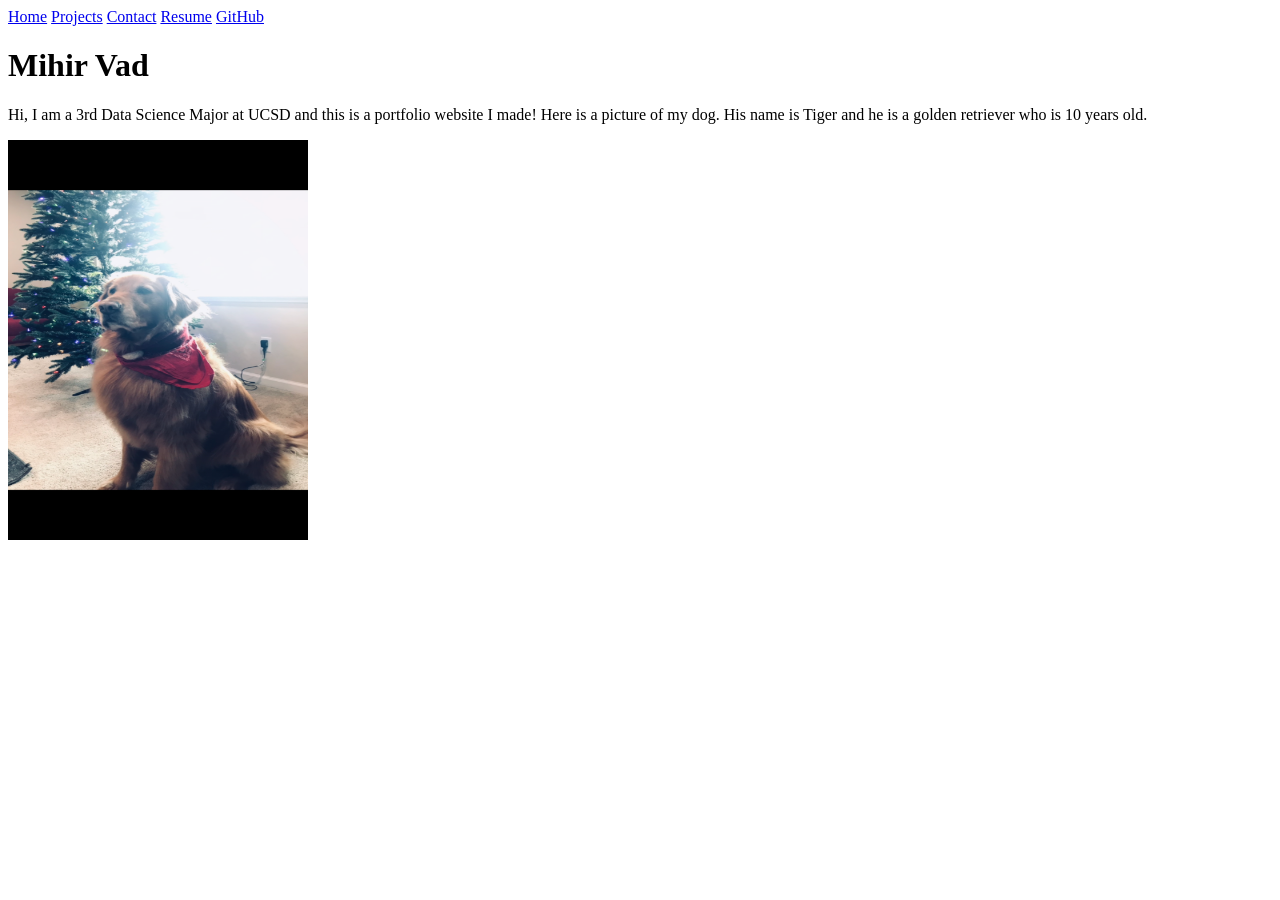
==== index.html @ 57a35dc2 "Update index.html" ====
<!DOCTYPE html>
<html lang="en">
<head>
    <meta charset="UTF-8">
    <meta name="viewport" content="width=device-width, initial-scale=1.0">
    <title>Mihir Vad: Personal site and portfolio</title>
    <link href="style.css"/>
</head>
<body>
    <nav>
        <a href="index.html" class="current">Home</a>
        <a href="projects/index.html">Projects</a>
        <a href="contact/index.html">Contact</a>
        <a href="resume/index.html">Resume</a>
        <a href="https://github.com/mihirnvad" target="_blank">GitHub</a>
    </nav>
    <h1> Mihir Vad</h1>
    <p> Hi, I am a 3rd Data Science Major at UCSD and this is a portfolio website I made! 
        Here is a picture of my dog. His name is Tiger and he is a golden retriever who is 10 years old.</p>
    <img src = "images/tiger" alt = "My dog at Christmas" width = "300" height = "400"/>
    <br>



</body>
</html>
---- style.css ----
body {
  /* Set line height to 1.5 times the font size
	   and use the OS’s UI font as the website font
	 */
  font: 100%/1.5 system-ui;
  max-width: 100ch;
  margin-inline: auto;
  padding: 20px;
}
nav {
  display: flex;
  margin-bottom: 15px;
  border-bottom-width: 1px;
  border-bottom-style: solid;
  border-bottom-color: oklch(80% 3% 200); 
}
nav a {
  flex: 1;
  text-decoration: none;
  color: inherit;
  text-align: center;
  padding: 0.5rem;
}

nav a.current {
  border-bottom: 0.4em solid oklch(80% 3% 200);
  padding-bottom: 0.1em;
}
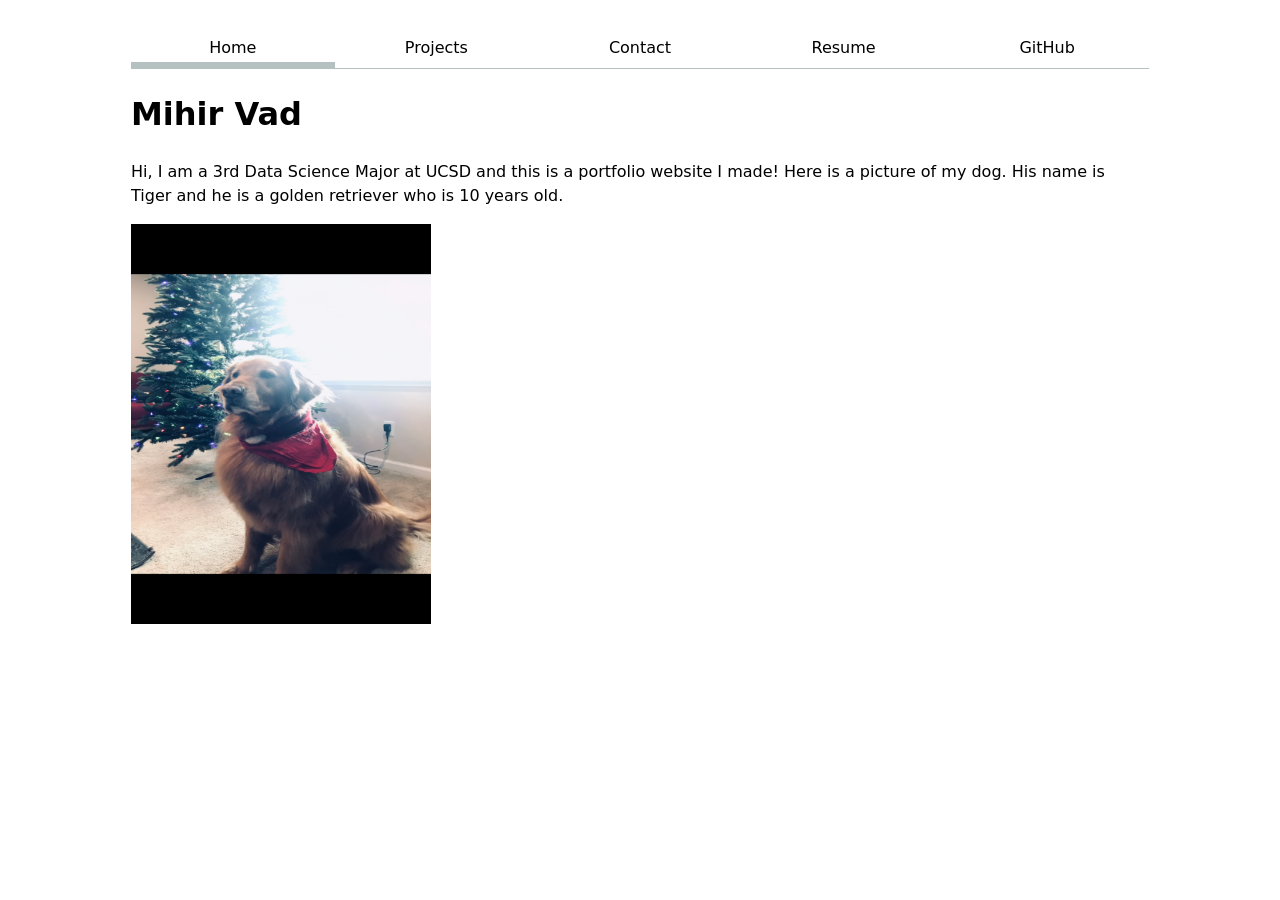
==== commit 0e38df7b: "Update index.html" ====
--- a/index.html
+++ b/index.html
@@ -4,7 +4,7 @@
     <meta charset="UTF-8">
     <meta name="viewport" content="width=device-width, initial-scale=1.0">
     <title>Mihir Vad: Personal site and portfolio</title>
-    <link href="style.css"/>
+    <link href="style.css" rel = "stylesheet"/>
 </head>
 <body>
     <nav>
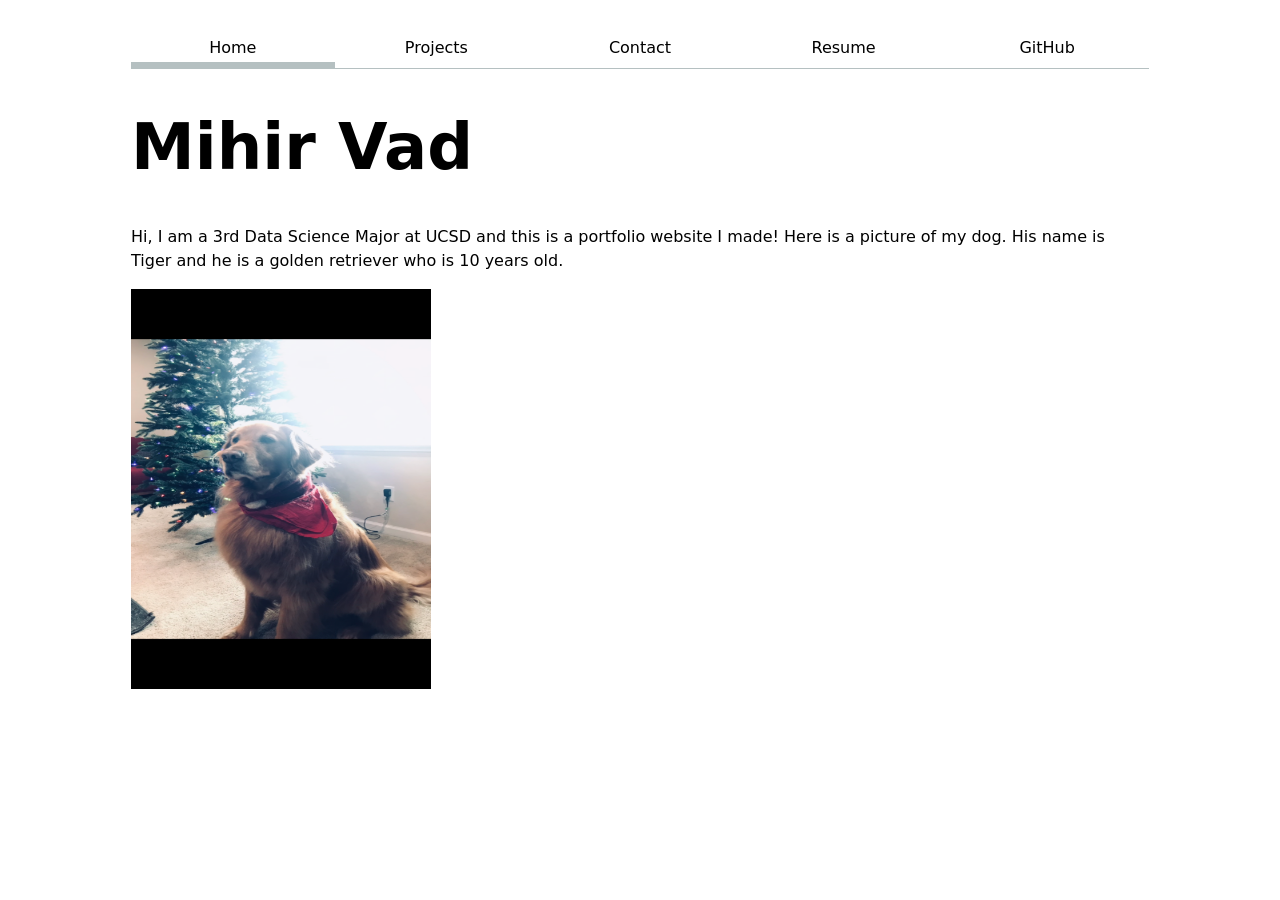
==== commit a60e2a64: "added global.js to html files" ====
--- a/index.html
+++ b/index.html
@@ -5,6 +5,7 @@
     <meta name="viewport" content="width=device-width, initial-scale=1.0">
     <title>Mihir Vad: Personal site and portfolio</title>
     <link href="style.css" rel = "stylesheet"/>
+    <script type="module" src="global.js"></script>
 </head>
 <body>
     <nav>
--- a/style.css
+++ b/style.css
@@ -19,10 +19,121 @@
   text-decoration: none;
   color: inherit;
   text-align: center;
-  padding: 0.5rem;
+  padding: 0.5em;
 }
 
 nav a.current {
   border-bottom: 0.4em solid oklch(80% 3% 200);
   padding-bottom: 0.1em;
+}
+
+form {
+  display: grid;
+  grid-template-columns: auto 1fr;
+  gap: 1em;
+  width: 100%;
+}
+
+label {
+  display: grid;
+  grid-template-columns: subgrid;
+  grid-column: 1/-1;
+  align-items: center;
+}
+
+input,
+textarea,
+button {
+  font: inherit;
+  padding: 1em;
+  box-sizing: border-box;
+}
+
+button {
+  grid-column: 1/-1;
+}
+
+.projects {
+  display: grid;
+  grid-template-columns: repeat(auto-fill, minmax(15em, 1fr));
+  gap: 1em;
+}
+
+.projects article {
+  display: grid;
+  grid-template-rows: subgrid;
+  grid-row: span 3;
+  gap: 0.5em;
+}
+
+.projects h2 {
+  margin: 0;
+}
+
+h1 {
+  font-size: 400%;
+}
+
+h1,
+h2,
+h3,
+h4,
+h5,
+h6 {
+  line-height: 1.1;
+  text-wrap: balance;
+}
+
+.resume-page {
+  max-width: 80ch;
+}
+
+.resume-page h1 {
+  margin-bottom: 0.25em;
+}
+
+.resume-page p {
+  margin: 0.25em 0;
+}
+
+.resume-page section {
+  margin-block: 2em;
+}
+
+.resume-page h2 {
+  font-size: 1.5rem;
+  border-bottom: 2px solid #ddd;
+  padding-bottom: 0.3em;
+  margin-bottom: 1em;
+}
+
+.resume-page article {
+  margin-bottom: 1.5em;
+}
+
+.resume-page article header {
+  display: flex;
+  justify-content: space-between;
+  align-items: baseline;
+  gap: 1em;
+  flex-wrap: wrap;
+}
+
+.resume-page h3 {
+  margin: 0;
+  font-size: 1.1rem;
+}
+
+.resume-page time {
+  color: #666;
+  font-size: 0.95rem;
+}
+
+.resume-page ul {
+  margin-top: 0.5em;
+  padding-left: 1.25em;
+}
+
+.resume-page li {
+  margin-bottom: 0.35em;
 }
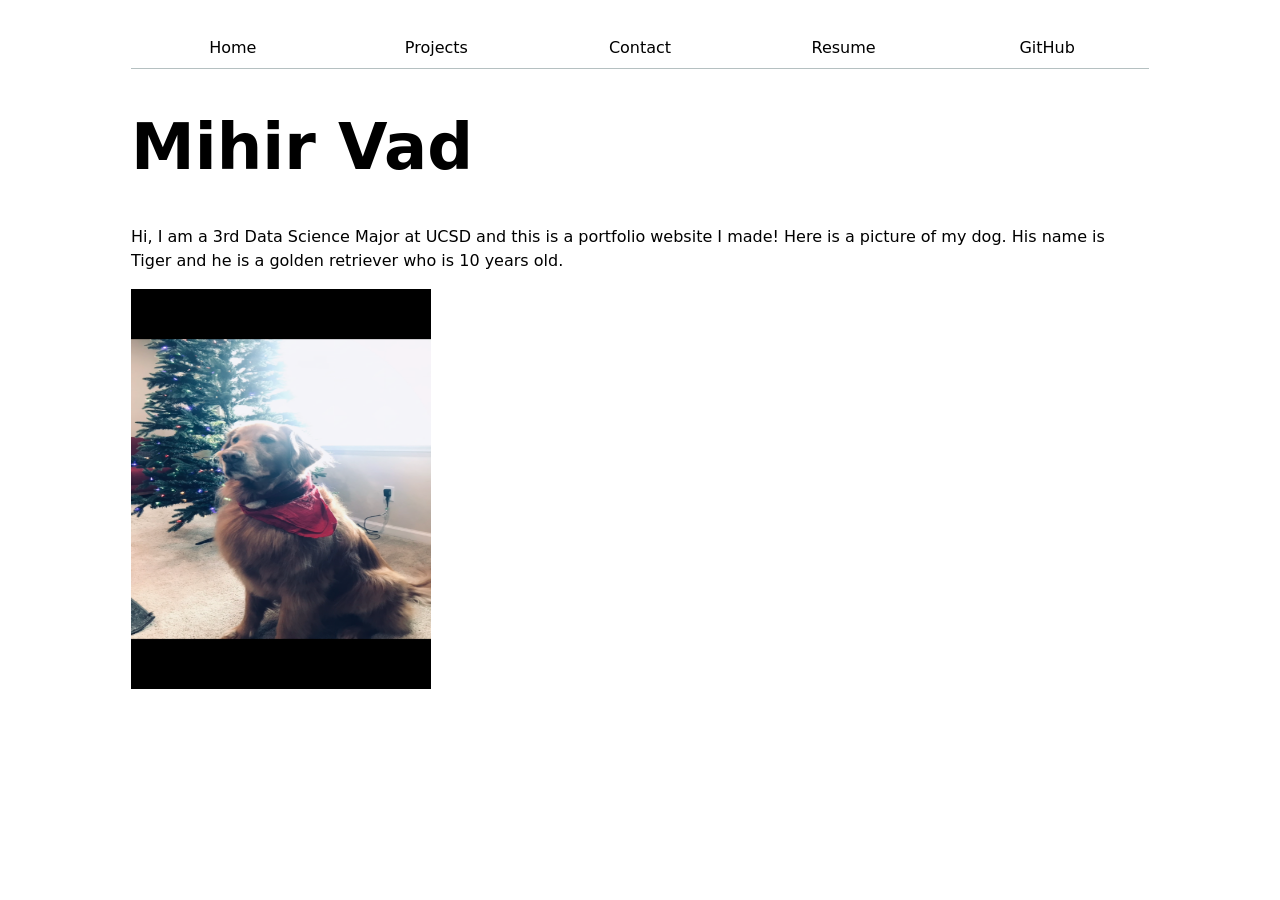
==== commit 26d25f16: "removed current" ====
--- a/index.html
+++ b/index.html
@@ -9,7 +9,7 @@
 </head>
 <body>
     <nav>
-        <a href="index.html" class="current">Home</a>
+        <a href="index.html">Home</a>
         <a href="projects/index.html">Projects</a>
         <a href="contact/index.html">Contact</a>
         <a href="resume/index.html">Resume</a>
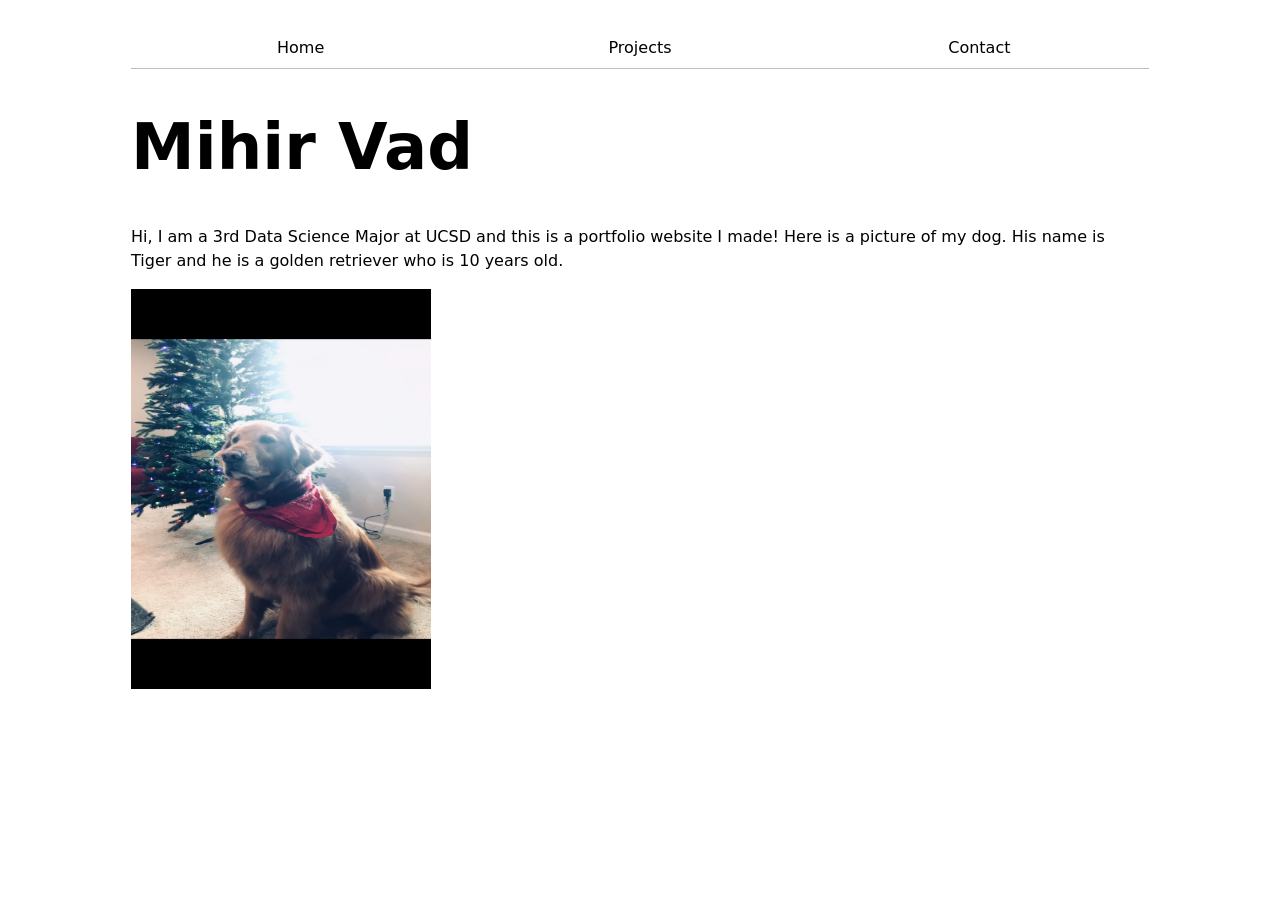
==== commit 650eb151: "delete navs" ====
--- a/index.html
+++ b/index.html
@@ -8,13 +8,6 @@
     <script type="module" src="global.js"></script>
 </head>
 <body>
-    <nav>
-        <a href="index.html">Home</a>
-        <a href="projects/index.html">Projects</a>
-        <a href="contact/index.html">Contact</a>
-        <a href="resume/index.html">Resume</a>
-        <a href="https://github.com/mihirnvad" target="_blank">GitHub</a>
-    </nav>
     <h1> Mihir Vad</h1>
     <p> Hi, I am a 3rd Data Science Major at UCSD and this is a portfolio website I made! 
         Here is a picture of my dog. His name is Tiger and he is a golden retriever who is 10 years old.</p>
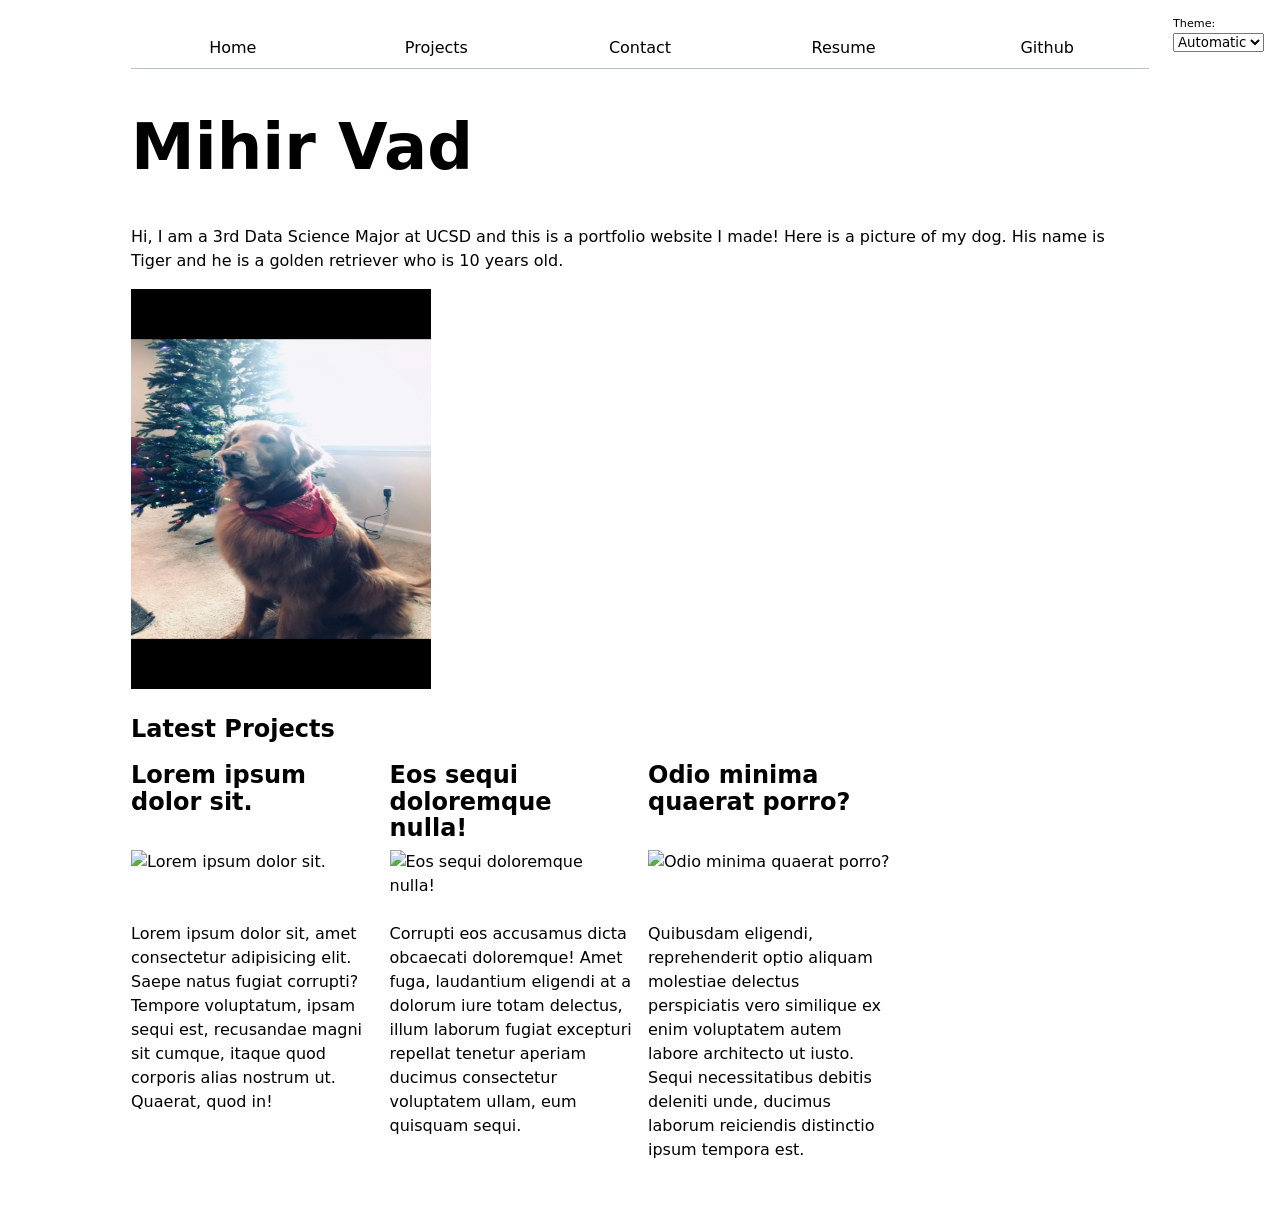
==== commit 0d6b3642: "bunch of updates" ====
--- a/index.html
+++ b/index.html
@@ -6,6 +6,7 @@
     <title>Mihir Vad: Personal site and portfolio</title>
     <link href="style.css" rel = "stylesheet"/>
     <script type="module" src="global.js"></script>
+    <script type="module" src="index.js"></script>
 </head>
 <body>
     <h1> Mihir Vad</h1>
@@ -13,8 +14,8 @@
         Here is a picture of my dog. His name is Tiger and he is a golden retriever who is 10 years old.</p>
     <img src = "images/tiger" alt = "My dog at Christmas" width = "300" height = "400"/>
     <br>
-
-
+  <h2>Latest Projects</h2>
+  <div class="projects"></div>
 
 </body>
 </html>
--- a/style.css
+++ b/style.css
@@ -10,9 +10,8 @@
 nav {
   display: flex;
   margin-bottom: 15px;
-  border-bottom-width: 1px;
-  border-bottom-style: solid;
-  border-bottom-color: oklch(80% 3% 200); 
+  border-bottom: 1px solid var(--border-color);
+  --border-color: oklch(50% 10% 200 / 40%);
 }
 nav a {
   flex: 1;
@@ -136,4 +135,27 @@
 
 .resume-page li {
   margin-bottom: 0.35em;
+}
+
+html {
+  color-scheme: light dark;
+}
+
+body {
+  background-color: canvas;
+  color: canvastext;
+}
+
+.color-scheme {
+  position: absolute;
+  top: 1rem;
+  right: 1rem;
+  font-size: 70%;
+}
+
+input,
+textarea,
+button,
+select {
+  font-family: inherit;
 }
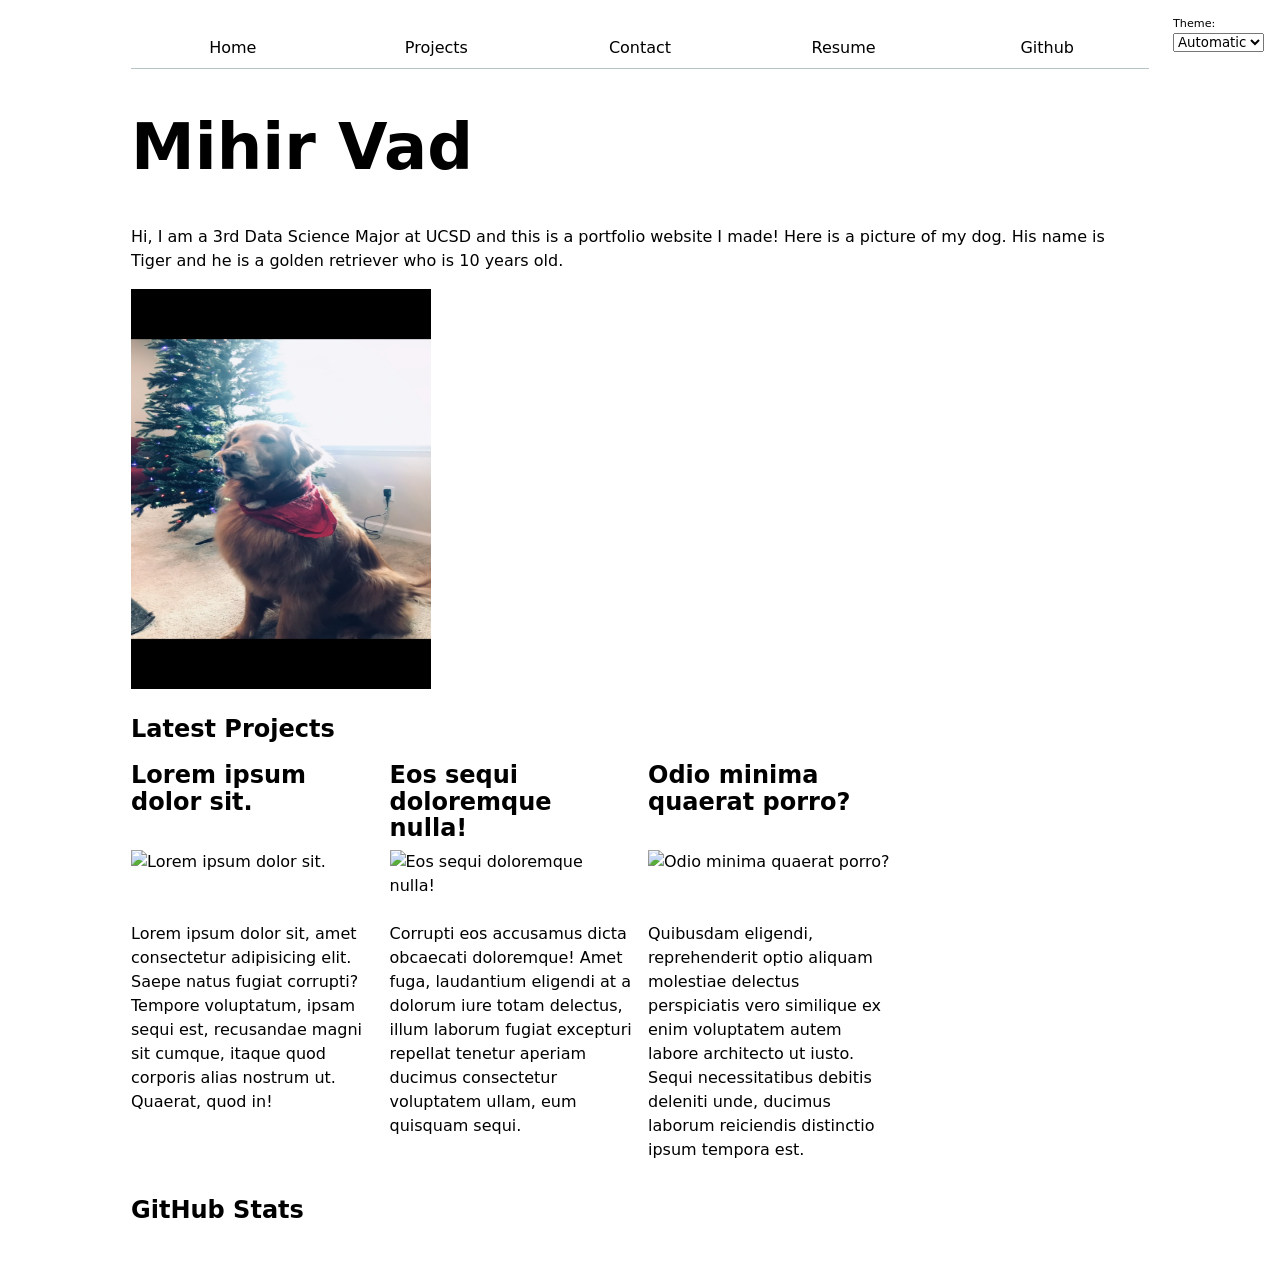
==== commit bd5271c6: "bunch of updates" ====
--- a/index.html
+++ b/index.html
@@ -6,7 +6,7 @@
     <title>Mihir Vad: Personal site and portfolio</title>
     <link href="style.css" rel = "stylesheet"/>
     <script type="module" src="global.js"></script>
-    <script type="module" src="index.js"></script>
+    <script src="index.js" type="module" defer></script>
 </head>
 <body>
     <h1> Mihir Vad</h1>
@@ -15,7 +15,14 @@
     <img src = "images/tiger" alt = "My dog at Christmas" width = "300" height = "400"/>
     <br>
   <h2>Latest Projects</h2>
-  <div class="projects"></div>
+  <div class="projects">
+
+  </div>
+
+  <h2>GitHub Stats</h2>
+  <div id="profile-stats">
+    
+  </div>
 
 </body>
 </html>
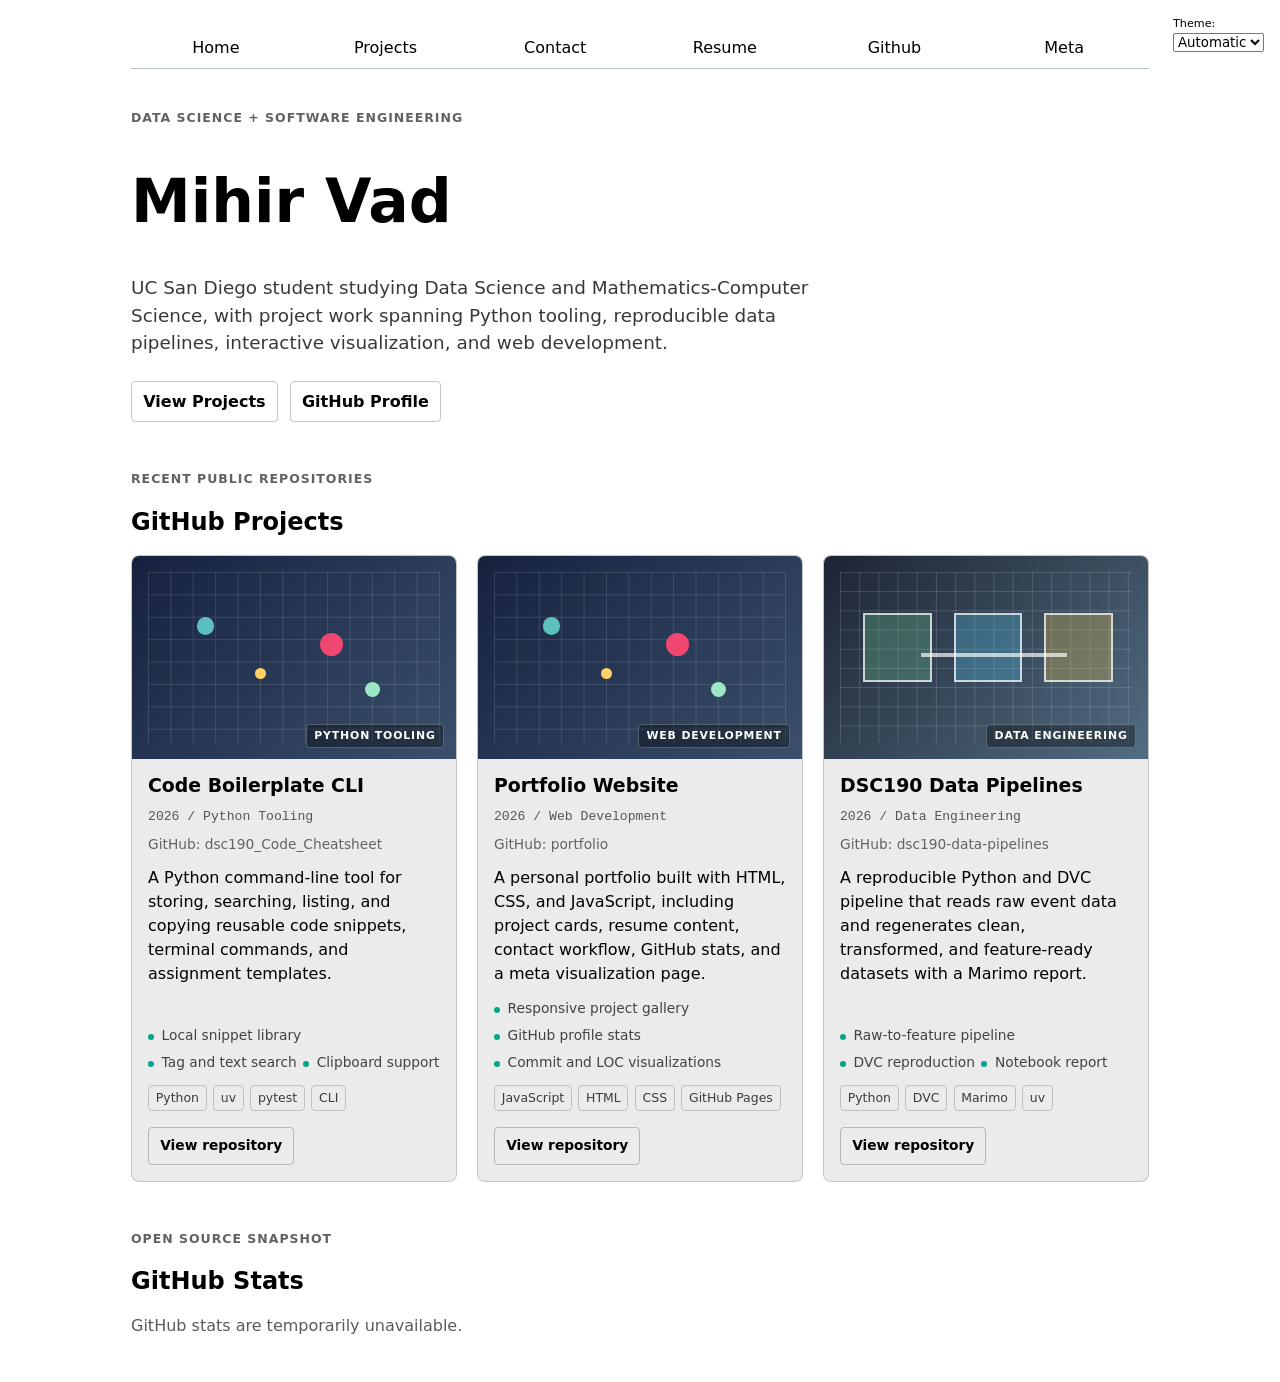
==== commit e9e580e1: "resume and projects updated" ====
--- a/index.html
+++ b/index.html
@@ -9,20 +9,33 @@
     <script src="index.js" type="module" defer></script>
 </head>
 <body>
-    <h1> Mihir Vad</h1>
-    <p> Hi, I am a 3rd Data Science Major at UCSD and this is a portfolio website I made! 
-        Here is a picture of my dog. His name is Tiger and he is a golden retriever who is 10 years old.</p>
-    <img src = "images/tiger" alt = "My dog at Christmas" width = "300" height = "400"/>
-    <br>
-  <h2>Latest Projects</h2>
-  <div class="projects">
+  <header class="home-hero">
+    <div class="home-hero__copy">
+      <p class="eyebrow">Data Science + Software Engineering</p>
+      <h1>Mihir Vad</h1>
+      <p class="lede">
+        UC San Diego student studying Data Science and Mathematics-Computer Science,
+        with project work spanning Python tooling, reproducible data pipelines,
+        interactive visualization, and web development.
+      </p>
+      <div class="home-actions">
+        <a href="projects/">View Projects</a>
+        <a href="https://github.com/mihirnvad" target="_blank" rel="noopener">GitHub Profile</a>
+      </div>
+    </div>
+  </header>
 
-  </div>
+  <section class="section-heading">
+    <p class="eyebrow">Recent public repositories</p>
+    <h2>GitHub Projects</h2>
+  </section>
+  <div class="projects"></div>
 
-  <h2>GitHub Stats</h2>
-  <div id="profile-stats">
-    
-  </div>
+  <section class="section-heading">
+    <p class="eyebrow">Open source snapshot</p>
+    <h2>GitHub Stats</h2>
+  </section>
+  <div id="profile-stats"></div>
 
 </body>
-</html>+</html>
--- a/style.css
+++ b/style.css
@@ -52,25 +52,474 @@
   grid-column: 1/-1;
 }
 
+.eyebrow {
+  margin: 0 0 0.4rem;
+  color: color-mix(in oklch, canvasText 62%, transparent);
+  font-size: 0.78rem;
+  font-weight: 700;
+  letter-spacing: 0.08em;
+  text-transform: uppercase;
+}
+
+.lede {
+  max-width: 62ch;
+  color: color-mix(in oklch, canvasText 78%, transparent);
+  font-size: 1.15rem;
+}
+
+.muted {
+  color: color-mix(in oklch, canvasText 65%, transparent);
+}
+
+.home-hero {
+  display: block;
+  margin-block: 2.5rem 3rem;
+}
+
+.home-hero__copy {
+  max-width: 72ch;
+}
+
+.home-actions {
+  display: flex;
+  flex-wrap: wrap;
+  gap: 0.75rem;
+  margin-top: 1.5rem;
+}
+
+.home-actions a,
+.project-link {
+  display: inline-flex;
+  align-items: center;
+  width: fit-content;
+  border: 1px solid color-mix(in oklch, canvasText 22%, transparent);
+  border-radius: 4px;
+  padding: 0.48rem 0.7rem;
+  color: inherit;
+  font-weight: 700;
+  text-decoration: none;
+}
+
+.home-actions a:hover,
+.project-link:hover {
+  background: color-mix(in oklch, canvasText 9%, transparent);
+}
+
+.section-heading,
+.page-intro {
+  margin-block: 3rem 1rem;
+}
+
+.page-intro {
+  max-width: 68ch;
+}
+
 .projects {
   display: grid;
-  grid-template-columns: repeat(auto-fill, minmax(15em, 1fr));
-  gap: 1em;
-}
-
-.projects article {
-  display: grid;
-  grid-template-rows: subgrid;
-  grid-row: span 3;
-  gap: 0.5em;
-}
-
-.projects h2 {
-  margin: 0;
+  grid-template-columns: repeat(auto-fit, minmax(min(100%, 18rem), 1fr));
+  gap: 1.25rem;
+  align-items: stretch;
+}
+
+.project-card {
+  display: flex;
+  flex-direction: column;
+  overflow: hidden;
+  min-width: 0;
+  border: 1px solid color-mix(in oklch, canvasText 16%, transparent);
+  border-radius: 8px;
+  background: color-mix(in oklch, canvas 94%, canvasText 6%);
+}
+
+.project-card__body {
+  display: flex;
+  flex: 1;
+  flex-direction: column;
+  gap: 0.75rem;
+  padding: 1rem;
+}
+
+.project-card h2,
+.project-card h3 {
+  margin: 0;
+  font-size: 1.18rem;
+}
+
+.project-card__meta {
+  margin: 0;
+  color: color-mix(in oklch, canvasText 64%, transparent);
+  font-family: ui-monospace, SFMono-Regular, Consolas, monospace;
+  font-size: 0.82rem;
+}
+
+.project-card__repo {
+  margin: -0.35rem 0 0;
+  color: color-mix(in oklch, canvasText 58%, transparent);
+  font-size: 0.86rem;
+}
+
+.project-card__description {
+  margin: 0;
+}
+
+.project-highlights,
+.project-tools {
+  display: flex;
+  flex-wrap: wrap;
+  gap: 0.4rem;
+  padding: 0;
+  margin: 0;
+  list-style: none;
+}
+
+.project-highlights {
+  margin-top: auto;
+}
+
+.project-highlights li {
+  position: relative;
+  padding-left: 0.85rem;
+  color: color-mix(in oklch, canvasText 72%, transparent);
+  font-size: 0.86rem;
+}
+
+.project-highlights li::before {
+  position: absolute;
+  top: 0.62em;
+  left: 0;
+  width: 0.38rem;
+  height: 0.38rem;
+  background: oklch(62% 0.16 178);
+  border-radius: 50%;
+  content: "";
+}
+
+.project-tools li {
+  border: 1px solid color-mix(in oklch, canvasText 18%, transparent);
+  border-radius: 4px;
+  padding: 0.18rem 0.42rem;
+  color: color-mix(in oklch, canvasText 75%, transparent);
+  font-size: 0.78rem;
+}
+
+.project-link {
+  margin-top: 0.2rem;
+  font-size: 0.86rem;
+}
+
+.project-visual {
+  position: relative;
+  display: block;
+  width: 100%;
+  aspect-ratio: 16 / 10;
+  margin: 0;
+  overflow: hidden;
+  background: linear-gradient(135deg, #17324d, #2d6f75);
+}
+
+.project-visual::before,
+.project-visual::after,
+.project-visual__mark {
+  position: absolute;
+  display: block;
+  content: "";
+}
+
+.project-visual__label {
+  position: absolute;
+  right: 0.75rem;
+  bottom: 0.65rem;
+  max-width: calc(100% - 1.5rem);
+  border: 1px solid rgb(255 255 255 / 24%);
+  border-radius: 4px;
+  padding: 0.2rem 0.45rem;
+  background: rgb(0 0 0 / 34%);
+  color: white;
+  font-size: 0.68rem;
+  font-weight: 700;
+  letter-spacing: 0.08em;
+  text-transform: uppercase;
+}
+
+.project-visual--recipe-analytics {
+  background: linear-gradient(135deg, #183642, #2c7a72);
+}
+
+.project-visual--recipe-analytics::before {
+  inset: 1rem;
+  border-bottom: 1px solid rgb(255 255 255 / 34%);
+  border-left: 1px solid rgb(255 255 255 / 34%);
+}
+
+.project-visual--recipe-analytics .project-visual__mark {
+  bottom: 1rem;
+  width: 10%;
+  background: #ffd166;
+}
+
+.project-visual--recipe-analytics .project-visual__mark--primary {
+  left: 18%;
+  height: 48%;
+}
+
+.project-visual--recipe-analytics .project-visual__mark--secondary {
+  left: 34%;
+  height: 30%;
+  background: #8dd7cf;
+}
+
+.project-visual--recipe-analytics .project-visual__mark--tertiary {
+  left: 50%;
+  height: 62%;
+  background: #f9a03f;
+}
+
+.project-visual--recipe-analytics .project-visual__mark--quaternary {
+  left: 66%;
+  height: 40%;
+  background: #d9ed92;
+}
+
+.project-visual--image-pipeline {
+  background: linear-gradient(135deg, #1d2433, #526d82);
+}
+
+.project-visual--image-pipeline::before {
+  inset: 1rem;
+  background:
+    linear-gradient(90deg, rgb(255 255 255 / 14%) 1px, transparent 1px),
+    linear-gradient(rgb(255 255 255 / 14%) 1px, transparent 1px);
+  background-size: 1.2rem 1.2rem;
+}
+
+.project-visual--image-pipeline .project-visual__mark {
+  top: 28%;
+  width: 20%;
+  aspect-ratio: 1;
+  border: 2px solid rgb(255 255 255 / 72%);
+  background: rgb(111 207 151 / 28%);
+}
+
+.project-visual--image-pipeline .project-visual__mark--primary {
+  left: 12%;
+}
+
+.project-visual--image-pipeline .project-visual__mark--secondary {
+  left: 40%;
+  background: rgb(86 204 242 / 28%);
+}
+
+.project-visual--image-pipeline .project-visual__mark--tertiary {
+  left: 68%;
+  background: rgb(242 201 76 / 28%);
+}
+
+.project-visual--image-pipeline .project-visual__mark--quaternary {
+  top: 48%;
+  left: 30%;
+  width: 45%;
+  height: 0.2rem;
+  aspect-ratio: auto;
+  border: 0;
+  background: rgb(255 255 255 / 68%);
+}
+
+.project-visual--chatbot {
+  background: linear-gradient(135deg, #36213e, #5b6cfa);
+}
+
+.project-visual--chatbot::before {
+  top: 18%;
+  left: 10%;
+  width: 46%;
+  height: 22%;
+  border-radius: 8px;
+  background: rgb(255 255 255 / 88%);
+}
+
+.project-visual--chatbot::after {
+  right: 12%;
+  bottom: 26%;
+  width: 44%;
+  height: 22%;
+  border-radius: 8px;
+  background: #80ed99;
+}
+
+.project-visual--chatbot .project-visual__mark {
+  width: 0.5rem;
+  height: 0.5rem;
+  border-radius: 50%;
+  background: #5b6cfa;
+}
+
+.project-visual--chatbot .project-visual__mark--primary {
+  top: 29%;
+  left: 18%;
+}
+
+.project-visual--chatbot .project-visual__mark--secondary {
+  top: 29%;
+  left: 25%;
+}
+
+.project-visual--chatbot .project-visual__mark--tertiary {
+  top: 29%;
+  left: 32%;
+}
+
+.project-visual--chatbot .project-visual__mark--quaternary {
+  right: 20%;
+  bottom: 35%;
+  width: 22%;
+  height: 0.24rem;
+  border-radius: 2px;
+  background: rgb(0 0 0 / 42%);
+}
+
+.project-visual--healthcare-dashboard {
+  background: linear-gradient(135deg, #103b3f, #486581);
+}
+
+.project-visual--healthcare-dashboard::before {
+  inset: 1rem;
+  border: 1px solid rgb(255 255 255 / 28%);
+}
+
+.project-visual--healthcare-dashboard .project-visual__mark {
+  background: rgb(255 255 255 / 80%);
+}
+
+.project-visual--healthcare-dashboard .project-visual__mark--primary {
+  top: 22%;
+  left: 13%;
+  width: 28%;
+  height: 18%;
+}
+
+.project-visual--healthcare-dashboard .project-visual__mark--secondary {
+  top: 50%;
+  left: 13%;
+  width: 28%;
+  height: 18%;
+  background: #9be7c7;
+}
+
+.project-visual--healthcare-dashboard .project-visual__mark--tertiary {
+  top: 22%;
+  right: 14%;
+  width: 34%;
+  height: 46%;
+  background: rgb(255 209 102 / 86%);
+}
+
+.project-visual--healthcare-dashboard .project-visual__mark--quaternary {
+  top: 42%;
+  right: 24%;
+  width: 14%;
+  height: 14%;
+  border-radius: 50%;
+  background: #ef476f;
+}
+
+.project-visual--telemetry {
+  background: linear-gradient(135deg, #2b1a1a, #8f2d56);
+}
+
+.project-visual--telemetry::before {
+  inset: 1rem;
+  border-bottom: 1px solid rgb(255 255 255 / 34%);
+  border-left: 1px solid rgb(255 255 255 / 34%);
+}
+
+.project-visual--telemetry::after {
+  top: 44%;
+  left: 13%;
+  width: 72%;
+  height: 0.25rem;
+  background: #ffd166;
+  transform: rotate(-13deg);
+  transform-origin: left center;
+}
+
+.project-visual--telemetry .project-visual__mark {
+  width: 0.72rem;
+  height: 0.72rem;
+  border: 2px solid white;
+  border-radius: 50%;
+  background: #ef476f;
+}
+
+.project-visual--telemetry .project-visual__mark--primary {
+  top: 50%;
+  left: 18%;
+}
+
+.project-visual--telemetry .project-visual__mark--secondary {
+  top: 42%;
+  left: 39%;
+}
+
+.project-visual--telemetry .project-visual__mark--tertiary {
+  top: 32%;
+  left: 61%;
+}
+
+.project-visual--telemetry .project-visual__mark--quaternary {
+  top: 26%;
+  left: 78%;
+}
+
+.project-visual--source-explorer {
+  background: linear-gradient(135deg, #16213e, #3a506b);
+}
+
+.project-visual--source-explorer::before {
+  inset: 1rem;
+  background:
+    linear-gradient(90deg, rgb(255 255 255 / 12%) 1px, transparent 1px),
+    linear-gradient(rgb(255 255 255 / 12%) 1px, transparent 1px);
+  background-size: 1.4rem 1.4rem;
+}
+
+.project-visual--source-explorer .project-visual__mark {
+  border-radius: 50%;
+  background: #5bc0be;
+}
+
+.project-visual--source-explorer .project-visual__mark--primary {
+  top: 30%;
+  left: 20%;
+  width: 1.1rem;
+  height: 1.1rem;
+}
+
+.project-visual--source-explorer .project-visual__mark--secondary {
+  top: 55%;
+  left: 38%;
+  width: 0.7rem;
+  height: 0.7rem;
+  background: #ffd166;
+}
+
+.project-visual--source-explorer .project-visual__mark--tertiary {
+  top: 38%;
+  left: 58%;
+  width: 1.45rem;
+  height: 1.45rem;
+  background: #ef476f;
+}
+
+.project-visual--source-explorer .project-visual__mark--quaternary {
+  top: 62%;
+  left: 72%;
+  width: 0.95rem;
+  height: 0.95rem;
+  background: #9be7c7;
 }
 
 h1 {
-  font-size: 400%;
+  font-size: 3.75rem;
 }
 
 h1,
@@ -158,4 +607,411 @@
 button,
 select {
   font-family: inherit;
-}+}
+
+#profile-stats dl {
+  display: grid;
+  grid-template-columns: repeat(4, 1fr);
+  gap: 0.5rem;
+  text-align: center;
+}
+
+#profile-stats dt {
+  grid-row: 1;
+  font-weight: bold;
+}
+
+#profile-stats dd {
+  grid-row: 2;
+  margin: 0;
+}
+
+.project-year {
+  margin: 0.5rem 0;
+  color: gray;
+  font-family: Baskerville, serif;
+  font-variant-numeric: oldstyle-nums;
+}
+
+.projects-controls {
+  display: grid;
+  grid-template-columns: minmax(0, 1.35fr) minmax(16rem, 0.65fr);
+  gap: 2rem;
+  align-items: end;
+  margin-block: 2rem;
+}
+
+.project-search {
+  display: block;
+  grid-column: auto;
+}
+
+.project-search span {
+  display: block;
+  margin-bottom: 0.45rem;
+  color: color-mix(in oklch, canvasText 72%, transparent);
+  font-weight: 700;
+}
+
+#projects-pie-plot {
+  max-width: 20em;
+  margin-block: 0;
+  overflow: visible;
+}
+
+.projects-visualization {
+  display: flex;
+  align-items: center;
+  gap: 2em;
+  margin-block: 0.5rem 0;
+}
+
+.legend {
+  flex: 1;
+  display: grid;
+  grid-template-columns: repeat(auto-fill, minmax(9em, 1fr));
+  gap: 1em;
+  border: 1px solid var(--border-color, #ccc);
+  padding: 1em;
+  margin: 0;
+  list-style: none;
+}
+
+.legend-item {
+  display: flex;
+  align-items: center;
+  gap: 0.5em;
+}
+
+.swatch {
+  display: inline-block;
+  width: 1em;
+  aspect-ratio: 1 / 1;
+  background: var(--color);
+  border-radius: 50%;
+}
+
+.searchBar {
+  display: block;
+  width: 100%;
+  max-width: 100%;
+  padding: 0.6em;
+  margin-block: 0;
+  font: inherit;
+}
+
+#projects-pie-plot path,
+#projects-pie-plot circle {
+  cursor: pointer;
+  transition: 300ms;
+}
+
+#projects-pie-plot circle:hover {
+  transform: none;
+}
+
+#projects-pie-plot:has(path:hover) path:not(:hover) {
+  opacity: 0.5;
+}
+
+#projects-pie-plot:has(circle:hover) circle:not(:hover) {
+  opacity: 0.5;
+}
+
+.selected {
+  --color: oklch(60% 45% 0) !important;
+}
+
+.selected:is(path, circle) {
+  fill: var(--color);
+}
+
+.stats {
+  display: grid;
+  grid-template-columns: repeat(auto-fit, minmax(10em, 1fr));
+  gap: 1em;
+}
+
+.stats dt {
+  font-weight: bold;
+}
+
+.stats dd {
+  margin: 0;
+}
+
+.gridlines line {
+  stroke: #ddd;
+  stroke-opacity: 0.6;
+  shape-rendering: crispEdges;
+}
+
+.gridlines path {
+  display: none;
+}
+dl.info {
+  display: grid;
+  grid-template-columns: auto 1fr;
+  gap: 0.25em 1em;
+}
+
+dl.info dt {
+  color: #666;
+  font-weight: bold;
+}
+
+dl.info dd {
+  margin: 0;
+}
+
+.tooltip {
+  position: fixed;
+  top: 1em;
+  left: 1em;
+  background: white;
+  border: 1px solid #ddd;
+  border-radius: 0.5em;
+  padding: 1em;
+  box-shadow: 0 2px 8px rgb(0 0 0 / 20%);
+}
+
+circle {
+  transition: 200ms;
+  transform-origin: center;
+  transform-box: fill-box;
+}
+
+circle:hover {
+  transform: scale(1.5);
+}
+
+.tooltip[hidden] {
+  display: none !important;
+}
+
+.tooltip {
+  position: fixed !important;
+  background: white;
+  border: 1px solid #ddd;
+  border-radius: 0.5em;
+  padding: 1em;
+  box-shadow: 0 2px 8px rgb(0 0 0 / 20%);
+  pointer-events: none;
+  z-index: 1000;
+}
+
+circle.selected {
+  fill: #ff6b6b;
+}
+.meta-page .slider-container {
+  margin-block: 1rem 2rem;
+}
+
+.meta-page #commit-progress {
+  width: 100%;
+  max-width: 600px;
+}
+
+.meta-page #commit-time-filter {
+  display: block;
+  margin-top: 0.5rem;
+}
+
+.meta-page #scrolly-1 {
+  display: grid;
+  grid-template-columns: 0.7fr 2.3fr;
+  gap: 2rem;
+  align-items: start;
+  width: min(960px, calc(100vw - 40px));
+  margin-left: 50%;
+  transform: translateX(-50%);
+}
+
+.meta-page #scatter-story {
+  grid-column: 1;
+}
+
+.meta-page #scatter-plot {
+  grid-column: 2;
+  position: sticky;
+  top: 1rem;
+  height: fit-content;
+}
+
+.meta-page .step {
+  padding-bottom: 45vh;
+  line-height: 1.5;
+}
+
+.meta-page #chart svg {
+  width: 100%;
+  height: auto;
+  display: block;
+}
+
+
+@media (max-width: 760px) {
+  body {
+    padding: 16px;
+  }
+
+  nav {
+    flex-wrap: wrap;
+  }
+
+  nav a {
+    flex-basis: 33%;
+  }
+
+  h1 {
+    font-size: 2.55rem;
+  }
+
+  .projects-controls {
+    grid-template-columns: 1fr;
+  }
+
+  .home-hero {
+    margin-block-start: 1.5rem;
+  }
+
+  .projects-visualization {
+    align-items: flex-start;
+    flex-direction: column;
+  }
+
+  #projects-pie-plot {
+    max-width: 14rem;
+  }
+
+  #profile-stats dl {
+    grid-template-columns: repeat(2, 1fr);
+  }
+
+  #profile-stats dt,
+  #profile-stats dd {
+    grid-row: auto;
+  }
+}
+.meta-page #files {
+  display: grid;
+  grid-template-columns: 1fr 4fr;
+  gap: 0.5rem 1rem;
+  margin-top: 1rem;
+}
+
+.meta-page #files > div {
+  grid-column: 1 / -1;
+  display: grid;
+  grid-template-columns: subgrid;
+  padding-block: 0.75rem;
+  border-bottom: 1px solid color-mix(in oklch, canvasText 15%, transparent);
+}
+
+.meta-page #files dt {
+  grid-column: 1;
+}
+
+.meta-page #files dt small {
+  display: block;
+  opacity: 0.7;
+  font-size: 0.8em;
+  margin-top: 0.25rem;
+}
+
+.meta-page #files dd {
+  grid-column: 2;
+  display: flex;
+  flex-wrap: wrap;
+  gap: 0.15em;
+  margin: 0;
+  padding-top: 0.4em;
+}
+
+.meta-page .loc {
+  width: 0.5em;
+  aspect-ratio: 1;
+  background: var(--color, steelblue);
+  border-radius: 50%;
+}
+
+.meta-page #files {
+  display: flex;
+  flex-direction: column;
+  gap: 0.75rem;
+  margin-top: 1rem;
+}
+
+.meta-page #files > div {
+  display: grid;
+  grid-template-columns: 14rem 1fr;
+  gap: 1rem;
+  align-items: start;
+  padding-block: 0.5rem;
+  border-bottom: 1px solid color-mix(in oklch, canvasText 15%, transparent);
+}
+
+.meta-page #files dt {
+  margin: 0;
+}
+
+.meta-page #files dt code {
+  display: block;
+  font-size: 0.9rem;
+}
+
+.meta-page #files dt small {
+  display: block;
+  opacity: 0.7;
+  margin-top: 0.25rem;
+  font-size: 0.8rem;
+}
+
+.meta-page #files dd {
+  margin: 0;
+  display: flex;
+  flex-wrap: wrap;
+  gap: 0.15rem;
+  align-items: flex-start;
+}
+
+.meta-page .loc {
+  width: 0.5rem;
+  height: 0.5rem;
+  background: var(--color, steelblue);
+  border-radius: 50%;
+  flex: 0 0 auto;
+}
+
+.meta-page #scrolly-1 {
+  display: grid;
+  grid-template-columns: minmax(160px, 0.7fr) minmax(560px, 2.3fr);
+  gap: 2rem;
+  align-items: start;
+  width: min(960px, calc(100vw - 40px));
+  margin-left: 50%;
+  transform: translateX(-50%);
+}
+
+.meta-page #scatter-story {
+  grid-column: 1;
+}
+
+.meta-page #scatter-plot {
+  grid-column: 2;
+  position: sticky;
+  top: 1rem;
+  height: fit-content;
+}
+
+.meta-page .step {
+  padding-bottom: 45vh;
+  line-height: 1.5;
+}
+
+.meta-page #chart svg {
+  width: 100%;
+  height: auto;
+  display: block;
+}
+
